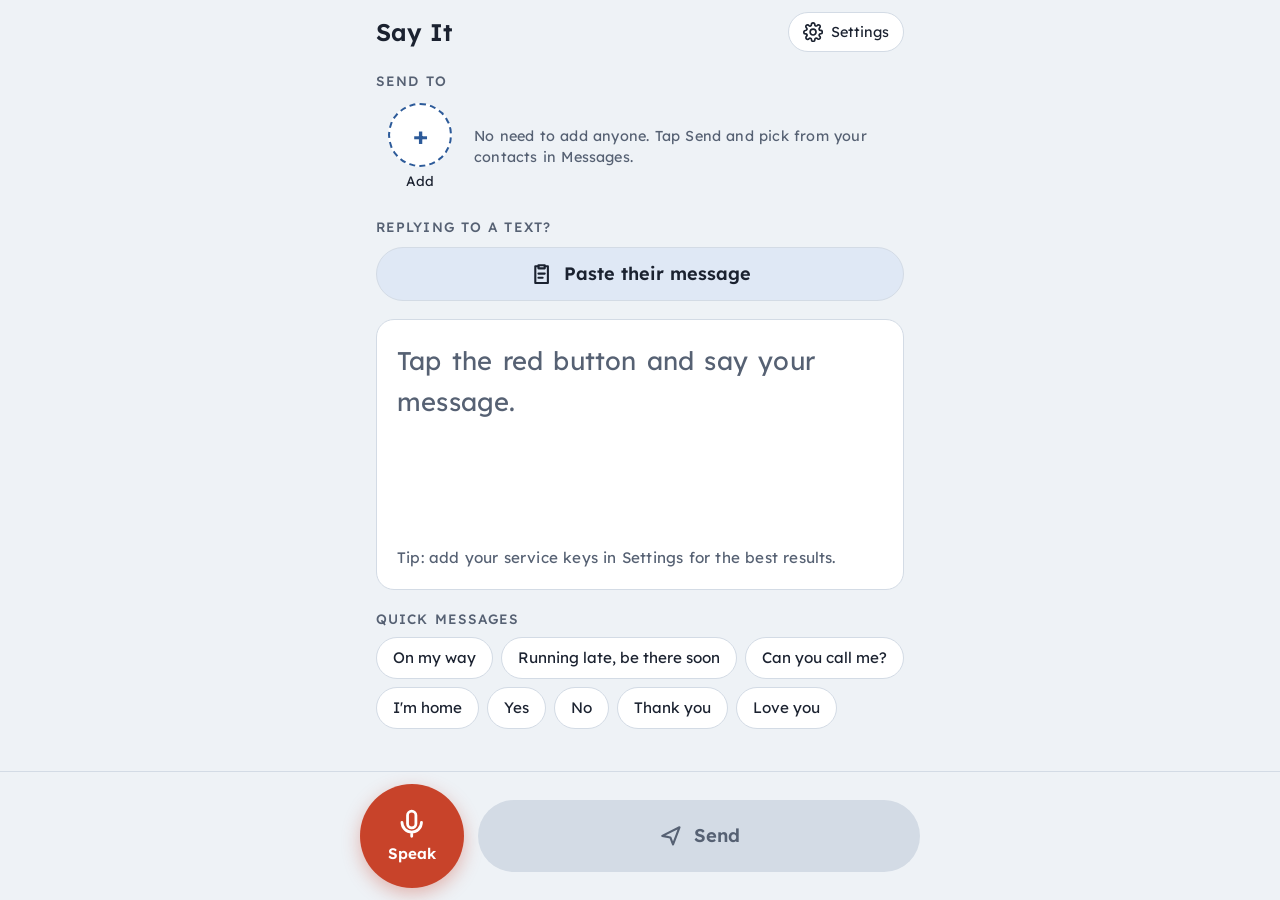
==== index.html @ 2f5e2a01 "Check-these-words, change tracking, Mate/Client/Email styles, trade words - The AI flags words it is" ====
<!doctype html>
<html lang="en">
<head>
  <meta charset="utf-8">
  <meta name="viewport" content="width=device-width, initial-scale=1, viewport-fit=cover">
  <title>Say It</title>
  <meta name="description" content="Speak your text message. Say It writes it out, reads it back, and sends it from your own phone number.">
  <meta name="theme-color" content="#eef2f6" media="(prefers-color-scheme: light)">
  <meta name="theme-color" content="#141a22" media="(prefers-color-scheme: dark)">
  <meta name="apple-mobile-web-app-capable" content="yes">
  <meta name="apple-mobile-web-app-title" content="Say It">
  <link rel="manifest" href="manifest.webmanifest">
  <link rel="icon" href="icons/icon.svg" type="image/svg+xml">
  <link rel="apple-touch-icon" href="icons/apple-touch-icon.png">
  <link rel="preconnect" href="https://fonts.googleapis.com">
  <link rel="preconnect" href="https://fonts.gstatic.com" crossorigin>
  <link rel="stylesheet" href="https://fonts.googleapis.com/css2?family=Lexend:wght@400;500;600&family=Atkinson+Hyperlegible:wght@400;700&display=swap">
  <link rel="stylesheet" href="styles.css?v=9">
</head>
<body>
  <div class="app">
    <header class="top">
      <h1 class="brand">Say It</h1>
      <button class="icon-btn" id="openSettings" aria-label="Settings">
        <svg viewBox="0 0 24 24" aria-hidden="true"><path d="M12 15.5a3.5 3.5 0 1 0 0-7 3.5 3.5 0 0 0 0 7Z"/><path d="M19.4 15a1.7 1.7 0 0 0 .3 1.8l.1.1a2 2 0 1 1-2.8 2.8l-.1-.1a1.7 1.7 0 0 0-1.8-.3 1.7 1.7 0 0 0-1 1.5V21a2 2 0 1 1-4 0v-.1a1.7 1.7 0 0 0-1.1-1.5 1.7 1.7 0 0 0-1.8.3l-.1.1a2 2 0 1 1-2.8-2.8l.1-.1a1.7 1.7 0 0 0 .3-1.8 1.7 1.7 0 0 0-1.5-1H3a2 2 0 1 1 0-4h.1a1.7 1.7 0 0 0 1.5-1.1 1.7 1.7 0 0 0-.3-1.8l-.1-.1a2 2 0 1 1 2.8-2.8l.1.1a1.7 1.7 0 0 0 1.8.3H9a1.7 1.7 0 0 0 1-1.5V3a2 2 0 1 1 4 0v.1a1.7 1.7 0 0 0 1 1.5 1.7 1.7 0 0 0 1.8-.3l.1-.1a2 2 0 1 1 2.8 2.8l-.1.1a1.7 1.7 0 0 0-.3 1.8V9a1.7 1.7 0 0 0 1.5 1H21a2 2 0 1 1 0 4h-.1a1.7 1.7 0 0 0-1.5 1Z"/></svg>
        <span>Settings</span>
      </button>
    </header>

    <section class="to" aria-labelledby="toLabel">
      <h2 id="toLabel" class="label">Send to</h2>
      <div class="people" id="people" role="list"></div>
    </section>

    <section class="reply" aria-labelledby="replyLabel">
      <h2 id="replyLabel" class="label">Replying to a text?</h2>
      <button class="wide-btn paste-btn" id="pasteTheirs">
        <svg viewBox="0 0 24 24" aria-hidden="true"><path d="M9 4h6v3H9z"/><path d="M15 5h3v16H6V5h3"/><path d="M9 12h6M9 16h4"/></svg>
        <span>Paste their message</span>
      </button>
      <div class="theirs-manual" id="theirsManualWrap" hidden>
        <label for="theirsManual">Press and hold in the box, then tap Paste</label>
        <textarea id="theirsManual" rows="3"></textarea>
        <div class="sheet-actions">
          <button type="button" class="ghost" id="cancelTheirs">Cancel</button>
          <button type="button" class="primary" id="useTheirs">Use this</button>
        </div>
      </div>
      <div class="theirs" id="theirs" hidden>
        <p class="theirs-text" id="theirsText"></p>
        <div class="theirs-actions">
          <button class="tool" id="readTheirs">
            <svg viewBox="0 0 24 24" aria-hidden="true"><path d="M11 5 6 9H3v6h3l5 4V5Z"/><path d="M15.5 8.5a5 5 0 0 1 0 7M18.5 5.5a9 9 0 0 1 0 13"/></svg>
            <span id="readTheirsLabel">Read it to me</span>
          </button>
          <button class="tool" id="removeTheirs">
            <svg viewBox="0 0 24 24" aria-hidden="true"><path d="M6 6l12 12M18 6 6 18"/></svg>
            <span>Remove</span>
          </button>
        </div>
      </div>
    </section>

    <section class="modes" id="modes" aria-labelledby="modesLabel" hidden>
      <h2 id="modesLabel" class="label">Style</h2>
      <div class="mode-row" role="radiogroup" aria-labelledby="modesLabel">
        <button class="mode" role="radio" data-mode="mate">
          <strong>Mate</strong><span>Casual text</span>
        </button>
        <button class="mode" role="radio" data-mode="client">
          <strong>Client</strong><span>Polite, proper</span>
        </button>
        <button class="mode" role="radio" data-mode="email">
          <strong>Email</strong><span>Hi… Thanks…</span>
        </button>
      </div>
    </section>

    <section class="message-wrap" aria-label="Your message">
      <p class="subject" id="subject" hidden></p>
      <div class="message" id="message" aria-live="polite"></div>
      <div class="check-bar" id="checkBar" hidden>
        <span id="checkText"></span>
        <button id="changesToggle" aria-pressed="false">Show what changed</button>
      </div>
      <textarea class="message-edit" id="messageEdit" rows="5" aria-label="Type to change your message" hidden></textarea>
      <p class="status" id="status" role="status" aria-live="polite"></p>

      <div class="tools" id="tools" hidden>
        <button class="tool" id="readBtn">
          <svg viewBox="0 0 24 24" aria-hidden="true"><path d="M11 5 6 9H3v6h3l5 4V5Z"/><path d="M15.5 8.5a5 5 0 0 1 0 7M18.5 5.5a9 9 0 0 1 0 13"/></svg>
          <span id="readLabel">Read to me</span>
        </button>
        <button class="tool" id="changeBtn">
          <svg viewBox="0 0 24 24" aria-hidden="true"><path d="M12 15a3 3 0 0 0 3-3V6a3 3 0 1 0-6 0v6a3 3 0 0 0 3 3Z"/><path d="M5 11a7 7 0 0 0 14 0M12 18v3"/><path d="m17 3 3 3"/></svg>
          <span>Change it</span>
        </button>
        <button class="tool" id="typeBtn">
          <svg viewBox="0 0 24 24" aria-hidden="true"><path d="M4 20h4L19 9l-4-4L4 16v4Z"/><path d="m13.5 6.5 4 4"/></svg>
          <span id="typeLabel">Type</span>
        </button>
        <button class="tool" id="copyBtn">
          <svg viewBox="0 0 24 24" aria-hidden="true"><rect x="8" y="8" width="12" height="12" rx="2"/><path d="M16 8V5a1 1 0 0 0-1-1H5a1 1 0 0 0-1 1v10a1 1 0 0 0 1 1h3"/></svg>
          <span>Copy</span>
        </button>
        <button class="tool" id="clearBtn">
          <svg viewBox="0 0 24 24" aria-hidden="true"><path d="M4 7h16M10 11v6M14 11v6M6 7l1 13h10l1-13M9 7V4h6v3"/></svg>
          <span>Start again</span>
        </button>
      </div>
    </section>

    <section class="phrases" aria-labelledby="phrasesLabel">
      <h2 id="phrasesLabel" class="label">Quick messages</h2>
      <div class="chips" id="phrases"></div>
    </section>
  </div>

  <div class="dock">
    <div class="dock-inner">
      <button class="mic" id="micBtn" aria-label="Start speaking">
        <svg viewBox="0 0 24 24" aria-hidden="true"><path d="M12 15a3 3 0 0 0 3-3V6a3 3 0 1 0-6 0v6a3 3 0 0 0 3 3Z"/><path d="M5 11a7 7 0 0 0 14 0M12 18v3"/></svg>
        <span class="mic-label" id="micLabel">Speak</span>
      </button>
      <button class="send" id="sendBtn" disabled>
        <svg viewBox="0 0 24 24" aria-hidden="true"><path d="m4 12 16-8-6 16-2.5-6.5L4 12Z"/></svg>
        <span id="sendLabel">Send</span>
      </button>
    </div>
  </div>

  <!-- Add a person -->
  <dialog id="personDialog" class="sheet" aria-labelledby="personTitle">
    <form method="dialog" id="personForm">
      <h2 id="personTitle">Add a person</h2>
      <button type="button" class="wide-btn" id="pickContact" hidden>Choose from my contacts</button>
      <label for="personName">Name</label>
      <input id="personName" autocomplete="off" required>
      <label for="personNumber">Phone number</label>
      <input id="personNumber" type="tel" inputmode="tel" autocomplete="off" required>
      <div class="sheet-actions">
        <button type="button" class="ghost" id="cancelPerson">Cancel</button>
        <button type="submit" class="primary" id="savePerson">Save</button>
      </div>
    </form>
  </dialog>

  <!-- Fix one word -->
  <dialog id="fixDialog" class="sheet" aria-labelledby="fixTitle">
    <div class="fix-sheet">
      <h2 id="fixTitle">Change word</h2>
      <p class="hint" id="fixHint"></p>
      <div class="choices" id="fixChoices"></div>
      <button type="button" class="wide-btn" id="fixRevert" hidden></button>
      <div class="fix-row" id="fixActions">
        <button type="button" class="wide-btn" id="fixSay">
          <svg viewBox="0 0 24 24" aria-hidden="true"><path d="M12 15a3 3 0 0 0 3-3V6a3 3 0 1 0-6 0v6a3 3 0 0 0 3 3Z"/><path d="M5 11a7 7 0 0 0 14 0M12 18v3"/></svg>
          <span id="fixSayLabel">Say the word</span>
        </button>
        <button type="button" class="wide-btn" id="fixTypeBtn">Type it</button>
      </div>
      <form class="fix-row" id="fixForm" hidden>
        <input id="fixInput" aria-label="Type the right word" autocomplete="off" autocapitalize="off" spellcheck="true" required>
        <button type="submit" class="primary">Change</button>
      </form>
      <label class="check"><input type="checkbox" id="fixAlways"> Always fix this word</label>
      <div class="sheet-actions">
        <button type="button" class="ghost" id="cancelFix">Cancel</button>
      </div>
    </div>
  </dialog>

  <!-- Settings -->
  <dialog id="settingsDialog" class="sheet" aria-labelledby="settingsTitle">
    <form method="dialog" id="settingsForm">
      <h2 id="settingsTitle">Settings</h2>

      <fieldset>
        <legend>Look</legend>
        <label for="setSize">Text size</label>
        <select id="setSize">
          <option value="m">Medium</option>
          <option value="l">Large</option>
          <option value="xl">Extra large</option>
        </select>
        <label for="setTint">Background colour</label>
        <select id="setTint">
          <option value="blue">Soft blue</option>
          <option value="cream">Cream</option>
          <option value="yellow">Pale yellow</option>
          <option value="peach">Peach</option>
          <option value="white">White</option>
        </select>
        <label for="setFont">Letters</label>
        <select id="setFont">
          <option value="lexend">Lexend (wide, easy reading)</option>
          <option value="atkinson">Atkinson Hyperlegible</option>
          <option value="system">Phone's normal font</option>
        </select>
      </fieldset>

      <fieldset>
        <legend>Reading out loud</legend>
        <label class="check"><input type="checkbox" id="setAutoRead"> Read my message back after I speak</label>
        <label for="setRate">Reading speed</label>
        <select id="setRate">
          <option value="0.8">Slow</option>
          <option value="1">Normal</option>
          <option value="1.2">Fast</option>
        </select>
      </fieldset>

      <fieldset>
        <legend>Tidying up</legend>
        <label for="setMyName">Your name (for signing emails)</label>
        <input id="setMyName" autocomplete="name">
        <label for="setTidy">How much should it fix in Mate style?</label>
        <select id="setTidy">
          <option value="light">Just spelling and full stops</option>
          <option value="normal">Fix mistakes, keep my way of talking</option>
        </select>
        <label for="setWords">Names and words it should know</label>
        <textarea id="setWords" rows="3" placeholder="silicone, Kayden, Llanelli, brekkie"></textarea>
        <p class="hint">Separate with commas. Add names, places and work words. If it hears something close, like "silicon", it uses your spelling, "silicone".</p>
        <h3 class="sub">Words it always fixes</h3>
        <ul class="people-list" id="fixesList"></ul>
      </fieldset>

      <fieldset>
        <legend>People</legend>
        <ul class="people-list" id="peopleList"></ul>
      </fieldset>

      <fieldset>
        <legend>Service keys</legend>
        <p class="hint">Say It uses two services. The keys stay on this phone.</p>
        <label for="setOpenAI">Speech key (OpenAI)</label>
        <input id="setOpenAI" type="password" autocomplete="off" spellcheck="false" placeholder="sk-...">
        <p class="hint">Turns your voice into words. Without it, Say It uses the phone's own speech-to-text, which is the same one Siri uses.</p>
        <label for="setAnthropic">Tidy-up key (Anthropic)</label>
        <input id="setAnthropic" type="password" autocomplete="off" spellcheck="false" placeholder="sk-ant-...">
        <p class="hint">Fixes spelling, punctuation and misheard words. Without it, your words go in exactly as heard.</p>
        <p class="hint">Your voice recording goes to OpenAI and your message text goes to Anthropic so they can do this. Nothing else is stored anywhere except on this phone.</p>
      </fieldset>

      <div class="sheet-actions">
        <span class="hint version">Version 9</span>
        <button type="submit" class="primary" id="closeSettings">Done</button>
      </div>
    </form>
  </dialog>

  <script src="compare.js?v=1"></script>
  <script src="app.js?v=9"></script>
</body>
</html>
---- styles.css ----
/* Single column phone layout: people on top, the message as the big middle card,
   mic and send fixed in a thumb-reach dock at the bottom. */
:root {
  --bg: #eef2f6;
  --surface: #ffffff;
  --ink: #1b2230;
  --muted: #566173;
  --line: #d3dbe5;
  --accent: #2c5a99;
  --accent-soft: #dfe8f5;
  --mic: #c8432a;
  --mic-ink: #ffffff;
  --send: #16704a;
  --send-ink: #ffffff;
  --highlight: #ffdf80;
  --danger: #a1321f;
  --fix: #d08a10;

  --font: "Lexend", system-ui, -apple-system, "Segoe UI", sans-serif;
  --msg-size: 1.6rem;
  --base-size: 18px;
  --radius: 18px;
  --dock-h: 128px;
  color-scheme: light;
}

:root[data-tint="cream"] { --bg: #f5efdf; --surface: #fffbf0; --accent-soft: #ece4cf; }
:root[data-tint="yellow"] { --bg: #f8f2c4; --surface: #fffbe3; --accent-soft: #ece4b2; }
:root[data-tint="peach"] { --bg: #f8e3d6; --surface: #fff4ec; --accent-soft: #efd5c5; }
:root[data-tint="white"] { --bg: #ffffff; --surface: #f6f7f9; --accent-soft: #e6ebf2; }

@media (prefers-color-scheme: dark) {
  :root:not([data-theme="light"]) {
    --bg: #141a22; --surface: #1d2530; --ink: #eef2f7; --muted: #a5afbd; --line: #2e3947;
    --accent: #8db4ec; --accent-soft: #24324a; --mic: #e2614a; --send: #2a9a69;
    --highlight: #7a6417; --danger: #ef8a76; --fix: #e0a640;
    color-scheme: dark;
  }
}
:root[data-theme="dark"] {
  --bg: #141a22; --surface: #1d2530; --ink: #eef2f7; --muted: #a5afbd; --line: #2e3947;
  --accent: #8db4ec; --accent-soft: #24324a; --mic: #e2614a; --send: #2a9a69;
  --highlight: #7a6417; --danger: #ef8a76; --fix: #e0a640;
  color-scheme: dark;
}

:root[data-font="atkinson"] { --font: "Atkinson Hyperlegible", system-ui, -apple-system, sans-serif; }
:root[data-font="system"] { --font: system-ui, -apple-system, "Segoe UI", Roboto, sans-serif; }
:root[data-size="m"] { --msg-size: 1.3rem; --base-size: 17px; }
:root[data-size="xl"] { --msg-size: 2.05rem; --base-size: 20px; }

* { box-sizing: border-box; }
[hidden] { display: none !important; }

html { -webkit-text-size-adjust: 100%; }
body {
  margin: 0;
  background: var(--bg);
  color: var(--ink);
  font-family: var(--font);
  font-size: var(--base-size);
  line-height: 1.55;
  letter-spacing: 0.01em;
  word-spacing: 0.06em;
}

button, input, select, textarea { font: inherit; color: inherit; }
button { cursor: pointer; }
:focus-visible { outline: 3px solid var(--accent); outline-offset: 3px; }
svg { width: 1.4em; height: 1.4em; fill: none; stroke: currentColor; stroke-width: 2; stroke-linecap: round; stroke-linejoin: round; flex: none; }

.app {
  max-width: 560px;
  margin: 0 auto;
  padding-top: max(12px, env(safe-area-inset-top, 0px));
  padding-bottom: calc(var(--dock-h) + env(safe-area-inset-bottom, 0px) + 24px);
  padding-left: max(16px, env(safe-area-inset-left, 0px));
  padding-right: max(16px, env(safe-area-inset-right, 0px));
  display: flex;
  flex-direction: column;
  gap: 18px;
}

.top { display: flex; align-items: center; justify-content: space-between; gap: 12px; }
.brand { margin: 0; font-size: 1.5rem; font-weight: 600; letter-spacing: 0; }
.icon-btn {
  display: inline-flex; align-items: center; gap: 8px;
  border: 1px solid var(--line); background: var(--surface);
  border-radius: 999px; padding: 8px 14px; font-size: 0.9rem;
}

.label { margin: 0 0 8px; font-size: 0.85rem; font-weight: 500; color: var(--muted); text-transform: uppercase; letter-spacing: 0.08em; }

/* People */
.people { display: flex; gap: 12px; overflow-x: auto; padding: 4px 2px 8px; scrollbar-width: none; }
.people::-webkit-scrollbar { display: none; }
.person {
  flex: none; width: 84px;
  display: flex; flex-direction: column; align-items: center; gap: 6px;
  border: none; background: none; padding: 0;
  font-size: 0.85rem; line-height: 1.2; text-align: center;
}
.avatar {
  width: 64px; height: 64px; border-radius: 50%;
  display: grid; place-items: center;
  font-size: 1.6rem; font-weight: 600; color: #fff;
  border: 4px solid transparent;
  box-shadow: 0 0 0 2px var(--bg);
}
.person[aria-pressed="true"] .avatar { border-color: var(--ink); }
.person[aria-pressed="true"] .person-name { font-weight: 600; }
.person-name { max-width: 84px; overflow: hidden; text-overflow: ellipsis; white-space: nowrap; }
.person.add .avatar { background: var(--surface); color: var(--accent); border: 2px dashed var(--accent); box-shadow: none; }

/* Message card */
.message-wrap {
  background: var(--surface);
  border-radius: var(--radius);
  border: 1px solid var(--line);
  padding: 20px;
  display: flex; flex-direction: column; gap: 14px;
}
.message, .message-edit {
  min-height: 7.5em;
  font-size: var(--msg-size);
  line-height: 1.6;
  word-spacing: 0.12em;
  overflow-wrap: anywhere;
}
.message.empty { color: var(--muted); }
.message .w { border-radius: 6px; padding: 0 2px; margin: 0 -2px; transition: background-color 0.1s; }
.message .w.on { background: var(--highlight); }
.message-edit {
  width: 100%; resize: vertical;
  border: 2px solid var(--accent); border-radius: 12px;
  background: var(--bg); padding: 10px 12px;
}
.status { margin: 0; min-height: 1.5em; font-size: 0.95rem; color: var(--muted); }
.status.error { color: var(--danger); }
.status.busy::before {
  content: ""; display: inline-block; width: 0.8em; height: 0.8em; margin-right: 8px;
  border-radius: 50%; border: 2px solid currentColor; border-right-color: transparent;
  vertical-align: -0.05em; animation: spin 0.8s linear infinite;
}

.tools { display: grid; grid-template-columns: repeat(auto-fit, minmax(92px, 1fr)); gap: 8px; }
.tool {
  display: flex; flex-direction: column; align-items: center; gap: 4px;
  border: 1px solid var(--line); background: var(--accent-soft);
  border-radius: 14px; padding: 10px 6px;
  font-size: 0.8rem; line-height: 1.2; text-align: center;
}
.tool[aria-pressed="true"] { background: var(--accent); color: var(--surface); border-color: var(--accent); }

/* Quick messages */
.chips { display: flex; flex-wrap: wrap; gap: 8px; }
.chip {
  border: 1px solid var(--line); background: var(--surface);
  border-radius: 999px; padding: 10px 16px; font-size: 0.95rem; line-height: 1.3;
}

/* Bottom dock */
.dock {
  position: fixed; left: 0; right: 0; bottom: 0;
  background: var(--bg);
  border-top: 1px solid var(--line);
  padding-top: 12px;
  padding-bottom: calc(12px + env(safe-area-inset-bottom, 0px));
  padding-left: max(16px, env(safe-area-inset-left, 0px));
  padding-right: max(16px, env(safe-area-inset-right, 0px));
}
.dock-inner { max-width: 560px; margin: 0 auto; display: flex; align-items: center; gap: 14px; }
.mic {
  flex: none; width: 104px; height: 104px; border-radius: 50%;
  border: none; background: var(--mic); color: var(--mic-ink);
  display: flex; flex-direction: column; align-items: center; justify-content: center; gap: 2px;
  font-weight: 600; font-size: 0.95rem;
  box-shadow: 0 6px 18px color-mix(in srgb, var(--mic) 35%, transparent);
}
.mic svg { width: 2.2em; height: 2.2em; }
.mic.listening { animation: pulse 1.4s ease-in-out infinite; }
.mic.listening svg { display: none; }
.mic.listening::before { content: ""; width: 26px; height: 26px; border-radius: 6px; background: currentColor; margin-bottom: 4px; }
.mic:disabled { opacity: 0.55; }
.send {
  flex: 1; min-width: 0; height: 72px;
  border: none; border-radius: 999px;
  background: var(--send); color: var(--send-ink);
  display: flex; align-items: center; justify-content: center; gap: 10px;
  font-size: 1.15rem; font-weight: 600;
  padding: 0 16px;
}
.send span { overflow: hidden; text-overflow: ellipsis; white-space: nowrap; }
.send:disabled { background: var(--line); color: var(--muted); }

/* Sheets */
.sheet {
  width: min(560px, calc(100vw - 24px));
  max-height: calc(100dvh - 48px);
  border: none; border-radius: var(--radius);
  background: var(--surface); color: var(--ink);
  padding: 0;
}
.sheet::backdrop { background: rgb(10 14 20 / 0.5); }
.sheet form { padding: 22px; display: flex; flex-direction: column; gap: 10px; }
.sheet h2 { margin: 0 0 6px; font-size: 1.35rem; font-weight: 600; }
.sheet label { font-size: 0.95rem; font-weight: 500; }
.sheet input:not([type="checkbox"]), .sheet select, .sheet textarea {
  width: 100%; border: 1px solid var(--line); border-radius: 12px;
  background: var(--bg); padding: 12px; font-size: 1rem;
}
.sheet fieldset { border: 1px solid var(--line); border-radius: 14px; padding: 14px; margin: 0 0 6px; display: flex; flex-direction: column; gap: 8px; min-width: 0; }
.sheet legend { padding: 0 6px; font-weight: 600; }
.check { display: flex; align-items: center; gap: 10px; }
.check input { width: 24px; height: 24px; }
.hint { margin: 0; font-size: 0.85rem; color: var(--muted); }
.sheet-actions { display: flex; justify-content: flex-end; align-items: center; gap: 10px; margin-top: 8px; }
.primary, .ghost, .wide-btn { border-radius: 999px; padding: 12px 22px; font-weight: 600; }
.primary { background: var(--accent); color: var(--surface); border: none; }
.ghost { background: none; border: 1px solid var(--line); }
.wide-btn { width: 100%; background: var(--accent-soft); border: 1px solid var(--line); }
.people-list { list-style: none; margin: 0; padding: 0; display: flex; flex-direction: column; gap: 8px; }
.people-list li { display: flex; align-items: center; justify-content: space-between; gap: 10px; }
.people-list .who { min-width: 0; overflow-wrap: anywhere; }
.people-list .who small { display: block; color: var(--muted); }
.people-list button { border: 1px solid var(--line); background: none; border-radius: 999px; padding: 6px 12px; color: var(--danger); font-size: 0.85rem; }

@keyframes pulse {
  0%, 100% { box-shadow: 0 0 0 0 color-mix(in srgb, var(--mic) 55%, transparent); }
  50% { box-shadow: 0 0 0 18px color-mix(in srgb, var(--mic) 0%, transparent); }
}
@keyframes spin { to { transform: rotate(360deg); } }
@media (prefers-reduced-motion: reduce) {
  .mic.listening, .status.busy::before { animation: none; }
}
@media (max-width: 380px) {
  .mic { width: 92px; height: 92px; }
  .send { height: 64px; font-size: 1.05rem; }
}
.version { margin-right: auto; }
.people-tip { flex: 1 0 180px; align-self: center; margin: 0; font-size: 0.9rem; line-height: 1.4; color: var(--muted); white-space: normal; }
.message .w { cursor: pointer; }
.sub { margin: 8px 0 0; font-size: 0.95rem; font-weight: 600; }

/* Replying to a text */
.reply { display: flex; flex-direction: column; gap: 10px; }
.reply .label { margin: 0; }
.paste-btn { display: flex; align-items: center; justify-content: center; gap: 10px; }
.theirs-manual { display: flex; flex-direction: column; gap: 8px; }
.theirs-manual label { font-size: 0.95rem; }
.theirs-manual textarea { width: 100%; border: 2px solid var(--accent); border-radius: 12px; background: var(--surface); padding: 10px 12px; }
.theirs {
  display: flex; flex-direction: column; gap: 12px;
  background: var(--accent-soft); border-radius: var(--radius) var(--radius) var(--radius) 6px;
  padding: 16px;
}
.theirs-text { margin: 0; font-size: calc(var(--msg-size) * 0.8); line-height: 1.55; word-spacing: 0.12em; overflow-wrap: anywhere; }
.theirs-text .w { border-radius: 6px; padding: 0 2px; margin: 0 -2px; }
.theirs-text .w.on { background: var(--highlight); }
.theirs-actions { display: grid; grid-template-columns: 1fr 1fr; gap: 8px; }
.theirs-actions .tool { background: var(--surface); }

/* Style picker */
.modes { display: flex; flex-direction: column; gap: 8px; }
.modes .label { margin: 0; }
.mode-row { display: grid; grid-template-columns: repeat(3, 1fr); gap: 8px; }
.mode {
  display: flex; flex-direction: column; align-items: center; gap: 2px;
  border: 2px solid var(--line); background: var(--surface); border-radius: 14px;
  padding: 10px 6px; line-height: 1.2; text-align: center;
}
.mode strong { font-size: 1rem; font-weight: 600; }
.mode span { font-size: 0.75rem; color: var(--muted); }
.mode[aria-checked="true"] { border-color: var(--accent); background: var(--accent-soft); }
.mode[aria-checked="true"] strong { color: var(--accent); }

/* Checking the message */
.subject { margin: 0; font-size: 0.95rem; font-weight: 600; color: var(--muted); }
.message { white-space: pre-wrap; }
.message .w.changed { text-decoration: underline 3px var(--fix); text-underline-offset: 5px; }
.message .w.unsure {
  outline: 2px dashed var(--fix); outline-offset: 2px; border-radius: 6px;
}
.message .w.unsure::after {
  content: "?"; display: inline-block; margin-left: 3px; padding: 0 6px;
  font-size: 0.6em; font-weight: 700; vertical-align: super; line-height: 1.5;
  border-radius: 999px; background: var(--fix); color: var(--surface);
}
.message .was { color: var(--muted); text-decoration: line-through 2px; font-size: 0.8em; }
.check-bar { display: flex; flex-wrap: wrap; align-items: center; justify-content: space-between; gap: 6px 12px; font-size: 0.9rem; }
.check-bar span::before { content: ""; display: inline-block; width: 16px; height: 3px; background: var(--fix); vertical-align: middle; margin-right: 8px; }
.check-bar button { border: none; background: none; color: var(--accent); font-weight: 600; padding: 4px 0; font-size: 0.9rem; }

/* Fixing one word */
.fix-sheet { padding: 22px; display: flex; flex-direction: column; gap: 12px; }
.fix-sheet h2 { margin: 0; font-size: 1.35rem; font-weight: 600; overflow-wrap: anywhere; }
.choices { display: flex; flex-direction: column; gap: 8px; }
.choices:empty { display: none; }
.choice { display: flex; gap: 8px; }
.choice .hear { flex: none; width: 52px; border: 1px solid var(--line); background: var(--accent-soft); border-radius: 12px; display: grid; place-items: center; }
.choice .pick { flex: 1; min-width: 0; border: 2px solid var(--accent); background: var(--surface); border-radius: 12px; padding: 12px; font-size: 1.15rem; font-weight: 600; text-align: left; overflow-wrap: anywhere; }
.fix-row { display: flex; gap: 8px; }
.fix-row > * { flex: 1; min-width: 0; }
.fix-row .wide-btn { display: flex; align-items: center; justify-content: center; gap: 8px; }
.fix-row input { border: 2px solid var(--accent); border-radius: 12px; background: var(--bg); padding: 12px; font-size: 1rem; }
.wide-btn.listening { background: var(--mic); color: var(--mic-ink); border-color: var(--mic); }
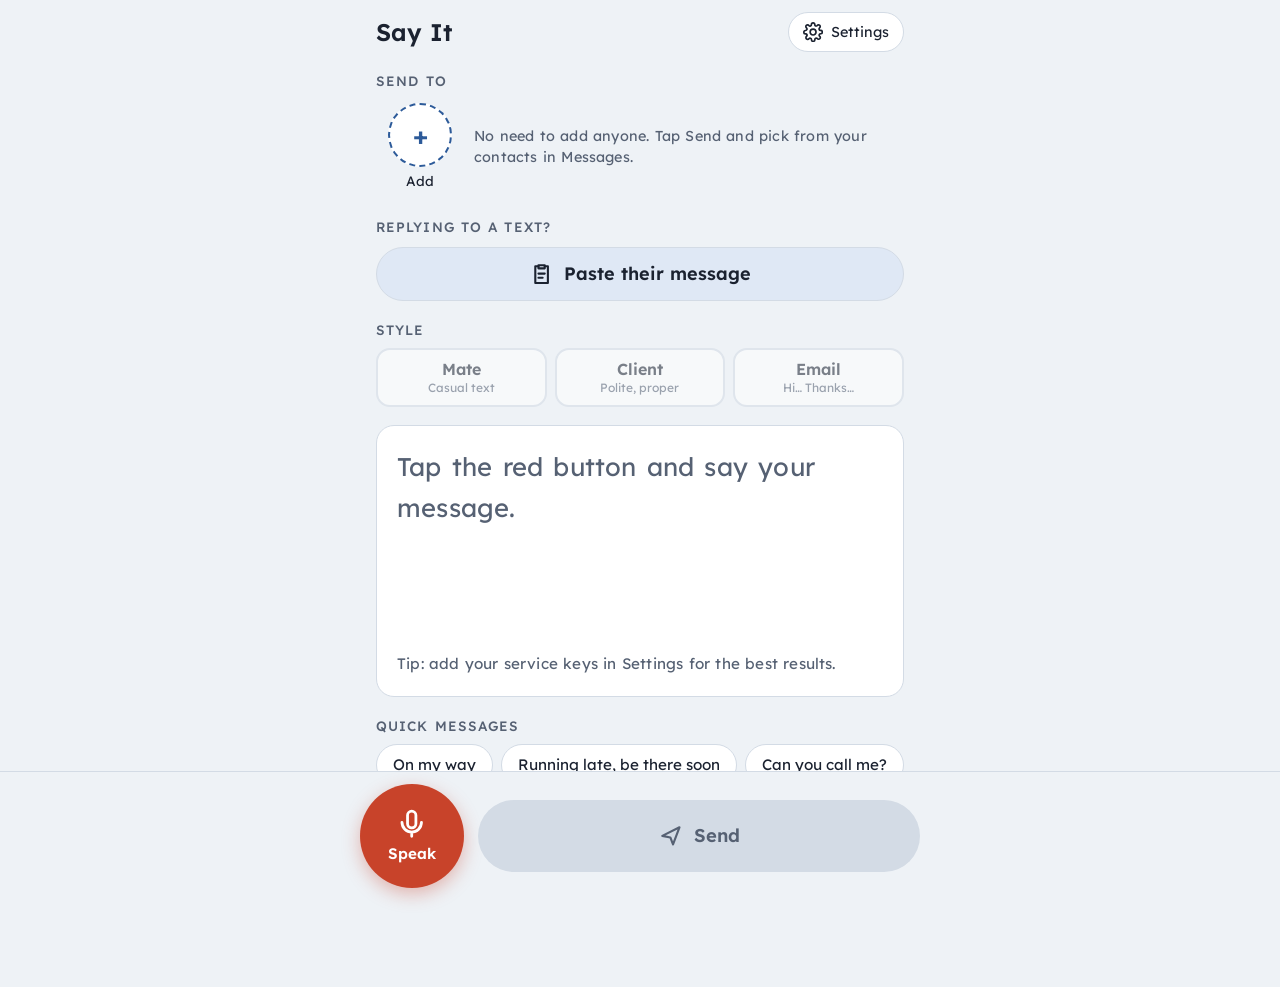
==== commit 4df0c88e: "Always show the style buttons; explain when the tidy-up key is missing Co-Authored-By: Claude Opus 5" ====
--- a/index.html
+++ b/index.html
@@ -15,7 +15,7 @@
   <link rel="preconnect" href="https://fonts.googleapis.com">
   <link rel="preconnect" href="https://fonts.gstatic.com" crossorigin>
   <link rel="stylesheet" href="https://fonts.googleapis.com/css2?family=Lexend:wght@400;500;600&family=Atkinson+Hyperlegible:wght@400;700&display=swap">
-  <link rel="stylesheet" href="styles.css?v=9">
+  <link rel="stylesheet" href="styles.css?v=11">
 </head>
 <body>
   <div class="app">
@@ -61,7 +61,7 @@
       </div>
     </section>
 
-    <section class="modes" id="modes" aria-labelledby="modesLabel" hidden>
+    <section class="modes" id="modes" aria-labelledby="modesLabel">
       <h2 id="modesLabel" class="label">Style</h2>
       <div class="mode-row" role="radiogroup" aria-labelledby="modesLabel">
         <button class="mode" role="radio" data-mode="mate">
@@ -202,6 +202,12 @@
       <fieldset>
         <legend>Reading out loud</legend>
         <label class="check"><input type="checkbox" id="setAutoRead"> Read my message back after I speak</label>
+        <label for="setVoice">Voice</label>
+        <div class="voice-row">
+          <select id="setVoice"></select>
+          <button type="button" class="ghost" id="testVoice">Test</button>
+        </div>
+        <p class="hint">For a more natural phone voice on iPhone: Settings → Accessibility → Spoken Content → Voices → English. Download one marked Enhanced or Premium (Karen and Lee are Australian), then pick it here. The AI voices sound the most natural and need a speech key.</p>
         <label for="setRate">Reading speed</label>
         <select id="setRate">
           <option value="0.8">Slow</option>
@@ -244,13 +250,13 @@
       </fieldset>
 
       <div class="sheet-actions">
-        <span class="hint version">Version 9</span>
+        <span class="hint version">Version 11</span>
         <button type="submit" class="primary" id="closeSettings">Done</button>
       </div>
     </form>
   </dialog>
 
   <script src="compare.js?v=1"></script>
-  <script src="app.js?v=9"></script>
+  <script src="app.js?v=11"></script>
 </body>
 </html>
--- a/styles.css
+++ b/styles.css
@@ -304,3 +304,8 @@
 .fix-row .wide-btn { display: flex; align-items: center; justify-content: center; gap: 8px; }
 .fix-row input { border: 2px solid var(--accent); border-radius: 12px; background: var(--bg); padding: 12px; font-size: 1rem; }
 .wide-btn.listening { background: var(--mic); color: var(--mic-ink); border-color: var(--mic); }
+
+.voice-row { display: flex; gap: 8px; }
+.voice-row select { flex: 1; min-width: 0; }
+.voice-row .ghost { flex: none; }
+.modes.locked .mode { opacity: 0.55; }
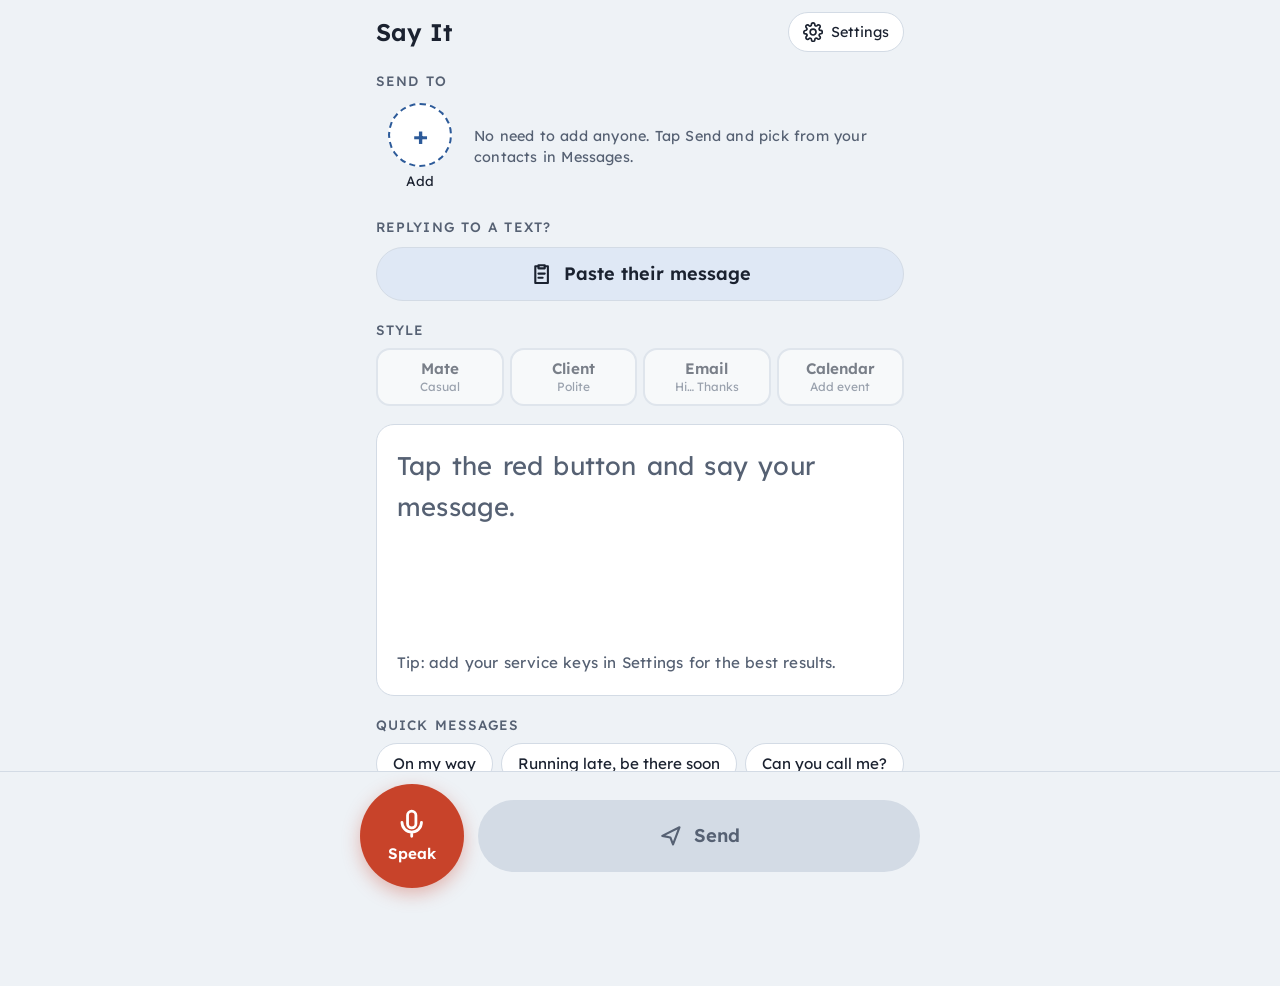
==== commit 738d9406: "Calendar style: speak an event, check it, add it to iPhone or Google Calendar - Fourth style, Calend" ====
--- a/index.html
+++ b/index.html
@@ -15,7 +15,7 @@
   <link rel="preconnect" href="https://fonts.googleapis.com">
   <link rel="preconnect" href="https://fonts.gstatic.com" crossorigin>
   <link rel="stylesheet" href="https://fonts.googleapis.com/css2?family=Lexend:wght@400;500;600&family=Atkinson+Hyperlegible:wght@400;700&display=swap">
-  <link rel="stylesheet" href="styles.css?v=11">
+  <link rel="stylesheet" href="styles.css?v=12">
 </head>
 <body>
   <div class="app">
@@ -32,7 +32,7 @@
       <div class="people" id="people" role="list"></div>
     </section>
 
-    <section class="reply" aria-labelledby="replyLabel">
+    <section class="reply" id="replySection" aria-labelledby="replyLabel">
       <h2 id="replyLabel" class="label">Replying to a text?</h2>
       <button class="wide-btn paste-btn" id="pasteTheirs">
         <svg viewBox="0 0 24 24" aria-hidden="true"><path d="M9 4h6v3H9z"/><path d="M15 5h3v16H6V5h3"/><path d="M9 12h6M9 16h4"/></svg>
@@ -65,13 +65,16 @@
       <h2 id="modesLabel" class="label">Style</h2>
       <div class="mode-row" role="radiogroup" aria-labelledby="modesLabel">
         <button class="mode" role="radio" data-mode="mate">
-          <strong>Mate</strong><span>Casual text</span>
+          <strong>Mate</strong><span>Casual</span>
         </button>
         <button class="mode" role="radio" data-mode="client">
-          <strong>Client</strong><span>Polite, proper</span>
+          <strong>Client</strong><span>Polite</span>
         </button>
         <button class="mode" role="radio" data-mode="email">
-          <strong>Email</strong><span>Hi… Thanks…</span>
+          <strong>Email</strong><span>Hi… Thanks</span>
+        </button>
+        <button class="mode" role="radio" data-mode="calendar">
+          <strong>Calendar</strong><span>Add event</span>
         </button>
       </div>
     </section>
@@ -79,6 +82,7 @@
     <section class="message-wrap" aria-label="Your message">
       <p class="subject" id="subject" hidden></p>
       <div class="message" id="message" aria-live="polite"></div>
+      <div class="event-card" id="eventCard" aria-live="polite" hidden></div>
       <div class="check-bar" id="checkBar" hidden>
         <span id="checkText"></span>
         <button id="changesToggle" aria-pressed="false">Show what changed</button>
@@ -110,7 +114,7 @@
       </div>
     </section>
 
-    <section class="phrases" aria-labelledby="phrasesLabel">
+    <section class="phrases" id="phrasesSection" aria-labelledby="phrasesLabel">
       <h2 id="phrasesLabel" class="label">Quick messages</h2>
       <div class="chips" id="phrases"></div>
     </section>
@@ -166,6 +170,51 @@
       <label class="check"><input type="checkbox" id="fixAlways"> Always fix this word</label>
       <div class="sheet-actions">
         <button type="button" class="ghost" id="cancelFix">Cancel</button>
+      </div>
+    </div>
+  </dialog>
+
+  <!-- Change one detail of an event -->
+  <dialog id="eventDialog" class="sheet" aria-labelledby="evTitle">
+    <form class="fix-sheet" id="evForm">
+      <h2 id="evTitle">Change</h2>
+      <p class="hint" id="evHint" hidden></p>
+      <div class="choices" id="evChoices"></div>
+      <div id="evTextWrap">
+        <label for="evText" class="ev-label">Type it</label>
+        <input id="evText" autocomplete="off">
+      </div>
+      <div class="ev-when" id="evWhenWrap">
+        <label for="evDate" class="ev-label">Date</label>
+        <input id="evDate" type="date">
+        <label class="check"><input type="checkbox" id="evAllDay"> All day</label>
+        <div class="ev-times" id="evTimes">
+          <div><label for="evStart" class="ev-label">Starts</label><input id="evStart" type="time"></div>
+          <div><label for="evEnd" class="ev-label">Ends</label><input id="evEnd" type="time"></div>
+        </div>
+      </div>
+      <p class="hint">Or close this and tap <strong>Change it</strong> to say what to change.</p>
+      <div class="sheet-actions">
+        <button type="button" class="ghost" id="evCancel">Cancel</button>
+        <button type="submit" class="primary">Save</button>
+      </div>
+    </form>
+  </dialog>
+
+  <!-- Which calendar -->
+  <dialog id="calDialog" class="sheet" aria-labelledby="calTitle">
+    <div class="fix-sheet">
+      <h2 id="calTitle">Add to which calendar?</h2>
+      <button type="button" class="wide-btn cal-btn" id="calPhone">
+        <svg viewBox="0 0 24 24" aria-hidden="true"><rect x="3" y="5" width="18" height="16" rx="2"/><path d="M3 10h18M8 3v4M16 3v4"/></svg>
+        <span id="calPhoneLabel">iPhone Calendar</span>
+      </button>
+      <button type="button" class="wide-btn cal-btn" id="calGoogle">
+        <svg viewBox="0 0 24 24" aria-hidden="true"><rect x="3" y="5" width="18" height="16" rx="2"/><path d="M3 10h18M8 3v4M16 3v4M12 13v5M9.5 15.5h5"/></svg>
+        <span>Google Calendar</span>
+      </button>
+      <div class="sheet-actions">
+        <button type="button" class="ghost" id="calCancel">Cancel</button>
       </div>
     </div>
   </dialog>
@@ -250,13 +299,14 @@
       </fieldset>
 
       <div class="sheet-actions">
-        <span class="hint version">Version 11</span>
+        <span class="hint version">Version 12</span>
         <button type="submit" class="primary" id="closeSettings">Done</button>
       </div>
     </form>
   </dialog>
 
   <script src="compare.js?v=1"></script>
-  <script src="app.js?v=11"></script>
+  <script src="calendar.js?v=1"></script>
+  <script src="app.js?v=12"></script>
 </body>
 </html>
--- a/styles.css
+++ b/styles.css
@@ -263,11 +263,11 @@
 /* Style picker */
 .modes { display: flex; flex-direction: column; gap: 8px; }
 .modes .label { margin: 0; }
-.mode-row { display: grid; grid-template-columns: repeat(3, 1fr); gap: 8px; }
+.mode-row { display: grid; grid-template-columns: repeat(4, 1fr); gap: 6px; }
 .mode {
   display: flex; flex-direction: column; align-items: center; gap: 2px;
   border: 2px solid var(--line); background: var(--surface); border-radius: 14px;
-  padding: 10px 6px; line-height: 1.2; text-align: center;
+  padding: 10px 4px; line-height: 1.2; text-align: center; min-width: 0;
 }
 .mode strong { font-size: 1rem; font-weight: 600; }
 .mode span { font-size: 0.75rem; color: var(--muted); }
@@ -309,3 +309,32 @@
 .voice-row select { flex: 1; min-width: 0; }
 .voice-row .ghost { flex: none; }
 .modes.locked .mode { opacity: 0.55; }
+.mode strong { font-size: 0.95rem; }
+@media (max-width: 360px) { .mode-row { grid-template-columns: repeat(2, 1fr); } }
+
+/* Calendar event */
+.event-card { display: flex; flex-direction: column; gap: 6px; }
+.ev-row {
+  display: flex; align-items: flex-start; gap: 12px; width: 100%;
+  border: none; background: none; border-radius: 12px; padding: 8px 10px; margin: 0 -10px;
+  text-align: left; font-size: calc(var(--msg-size) * 0.75); line-height: 1.4; overflow-wrap: anywhere;
+}
+.ev-row svg { margin-top: 0.15em; color: var(--accent); }
+.ev-row span { min-width: 0; }
+.ev-row.ev-title { font-size: var(--msg-size); font-weight: 600; }
+.ev-row.empty { color: var(--muted); font-size: 0.95rem; }
+.ev-row.on { background: var(--highlight); }
+.ev-row.unsure span { outline: 2px dashed var(--fix); outline-offset: 3px; border-radius: 6px; }
+.ev-row.unsure span::after {
+  content: "?"; display: inline-block; margin-left: 6px; padding: 0 6px;
+  font-size: 0.7em; font-weight: 700; vertical-align: super; line-height: 1.5;
+  border-radius: 999px; background: var(--fix); color: var(--surface);
+}
+.ev-label { font-size: 0.95rem; font-weight: 500; }
+#evTextWrap, .ev-when { display: flex; flex-direction: column; gap: 6px; }
+#evText, .ev-when input:not([type="checkbox"]) {
+  width: 100%; border: 1px solid var(--line); border-radius: 12px; background: var(--bg); padding: 12px; font-size: 1rem;
+}
+.ev-times { display: grid; grid-template-columns: 1fr 1fr; gap: 10px; }
+.ev-times > div { display: flex; flex-direction: column; gap: 6px; min-width: 0; }
+.cal-btn { display: flex; align-items: center; justify-content: center; gap: 10px; padding: 16px; font-size: 1.05rem; }
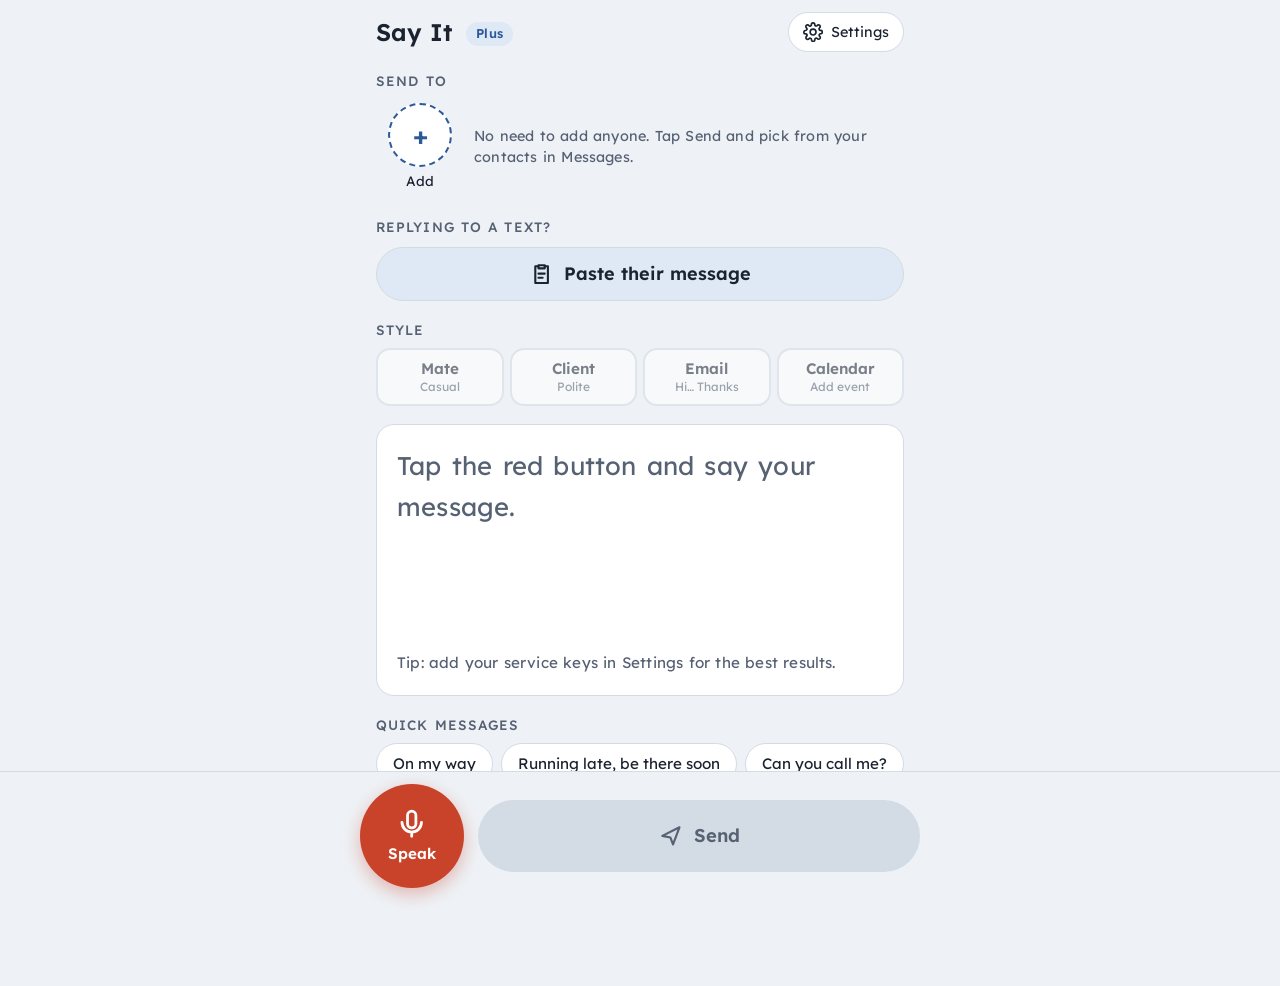
==== commit e9076c14: "Plans: Free, Plus (AU$7.95) and Pro (AU$19.95, 1,500 AI messages a month) - Free: no AI; Plus: Claud" ====
--- a/index.html
+++ b/index.html
@@ -15,12 +15,12 @@
   <link rel="preconnect" href="https://fonts.googleapis.com">
   <link rel="preconnect" href="https://fonts.gstatic.com" crossorigin>
   <link rel="stylesheet" href="https://fonts.googleapis.com/css2?family=Lexend:wght@400;500;600&family=Atkinson+Hyperlegible:wght@400;700&display=swap">
-  <link rel="stylesheet" href="styles.css?v=12">
+  <link rel="stylesheet" href="styles.css?v=14">
 </head>
 <body>
   <div class="app">
     <header class="top">
-      <h1 class="brand">Say It</h1>
+      <h1 class="brand">Say It <span class="plan-badge" id="planBadge">Plus</span></h1>
       <button class="icon-btn" id="openSettings" aria-label="Settings">
         <svg viewBox="0 0 24 24" aria-hidden="true"><path d="M12 15.5a3.5 3.5 0 1 0 0-7 3.5 3.5 0 0 0 0 7Z"/><path d="M19.4 15a1.7 1.7 0 0 0 .3 1.8l.1.1a2 2 0 1 1-2.8 2.8l-.1-.1a1.7 1.7 0 0 0-1.8-.3 1.7 1.7 0 0 0-1 1.5V21a2 2 0 1 1-4 0v-.1a1.7 1.7 0 0 0-1.1-1.5 1.7 1.7 0 0 0-1.8.3l-.1.1a2 2 0 1 1-2.8-2.8l.1-.1a1.7 1.7 0 0 0 .3-1.8 1.7 1.7 0 0 0-1.5-1H3a2 2 0 1 1 0-4h.1a1.7 1.7 0 0 0 1.5-1.1 1.7 1.7 0 0 0-.3-1.8l-.1-.1a2 2 0 1 1 2.8-2.8l.1.1a1.7 1.7 0 0 0 1.8.3H9a1.7 1.7 0 0 0 1-1.5V3a2 2 0 1 1 4 0v.1a1.7 1.7 0 0 0 1 1.5 1.7 1.7 0 0 0 1.8-.3l.1-.1a2 2 0 1 1 2.8 2.8l-.1.1a1.7 1.7 0 0 0-.3 1.8V9a1.7 1.7 0 0 0 1.5 1H21a2 2 0 1 1 0 4h-.1a1.7 1.7 0 0 0-1.5 1Z"/></svg>
         <span>Settings</span>
@@ -103,6 +103,10 @@
           <svg viewBox="0 0 24 24" aria-hidden="true"><path d="M4 20h4L19 9l-4-4L4 16v4Z"/><path d="m13.5 6.5 4 4"/></svg>
           <span id="typeLabel">Type</span>
         </button>
+        <button class="tool" id="compareBtn" hidden>
+          <svg viewBox="0 0 24 24" aria-hidden="true"><path d="M4 6h7v12H4zM13 6h7v12h-7z"/></svg>
+          <span>Compare AI</span>
+        </button>
         <button class="tool" id="copyBtn">
           <svg viewBox="0 0 24 24" aria-hidden="true"><rect x="8" y="8" width="12" height="12" rx="2"/><path d="M16 8V5a1 1 0 0 0-1-1H5a1 1 0 0 0-1 1v10a1 1 0 0 0 1 1h3"/></svg>
           <span>Copy</span>
@@ -219,10 +223,37 @@
     </div>
   </dialog>
 
+  <!-- Compare AI models -->
+  <dialog id="compareDialog" class="sheet" aria-labelledby="compareTitle">
+    <div class="fix-sheet">
+      <h2 id="compareTitle">Compare AI models</h2>
+      <p class="hint">The same thing you said, tidied by each model. Costs are in US dollars and come from what each one actually used.</p>
+      <div class="compare-list" id="compareList"></div>
+      <div class="sheet-actions">
+        <button type="button" class="ghost" id="compareClose">Close</button>
+      </div>
+    </div>
+  </dialog>
+
   <!-- Settings -->
   <dialog id="settingsDialog" class="sheet" aria-labelledby="settingsTitle">
     <form method="dialog" id="settingsForm">
       <h2 id="settingsTitle">Settings</h2>
+
+      <fieldset>
+        <legend>Plan</legend>
+        <label for="setPlan">Your plan</label>
+        <select id="setPlan">
+          <option value="free">Free</option>
+          <option value="plus">Plus: AU$7.95 a month</option>
+          <option value="pro">Pro: AU$19.95 a month</option>
+          <option value="custom">Custom (testing)</option>
+        </select>
+        <p class="hint" id="planAbout"></p>
+        <p class="hint" id="planUsage" hidden></p>
+        <p class="hint" id="planKeyNote" hidden>Pro's speech recognition and natural voice need a speech key (OpenAI) below. Without one, Pro uses the iPhone's own.</p>
+        <p class="hint">Test version: switching plans changes what the app does. Nobody is charged.</p>
+      </fieldset>
 
       <fieldset>
         <legend>Look</legend>
@@ -269,6 +300,17 @@
         <legend>Tidying up</legend>
         <label for="setMyName">Your name (for signing emails)</label>
         <input id="setMyName" autocomplete="name">
+        <div class="custom-only" id="customOnly">
+        <label for="setModel">AI model (Custom plan)</label>
+        <select id="setModel">
+          <option value="best">Best: Claude Opus (about 1¢ a message)</option>
+          <option value="balanced">Balanced: Claude Sonnet (about half the cost)</option>
+          <option value="cheapest">Cheapest: Claude Haiku (about 40× cheaper)</option>
+        </select>
+        <p class="hint">Not sure? Speak a message, then tap <strong>Compare AI</strong> to see all three side by side.</p>
+        </div>
+        <p class="hint" id="usageText"></p>
+        <button type="button" class="ghost small" id="resetUsage">Reset cost tally</button>
         <label for="setTidy">How much should it fix in Mate style?</label>
         <select id="setTidy">
           <option value="light">Just spelling and full stops</option>
@@ -299,7 +341,7 @@
       </fieldset>
 
       <div class="sheet-actions">
-        <span class="hint version">Version 12</span>
+        <span class="hint version">Version 14</span>
         <button type="submit" class="primary" id="closeSettings">Done</button>
       </div>
     </form>
@@ -307,6 +349,6 @@
 
   <script src="compare.js?v=1"></script>
   <script src="calendar.js?v=1"></script>
-  <script src="app.js?v=12"></script>
+  <script src="app.js?v=14"></script>
 </body>
 </html>
--- a/styles.css
+++ b/styles.css
@@ -338,3 +338,21 @@
 .ev-times { display: grid; grid-template-columns: 1fr 1fr; gap: 10px; }
 .ev-times > div { display: flex; flex-direction: column; gap: 6px; min-width: 0; }
 .cal-btn { display: flex; align-items: center; justify-content: center; gap: 10px; padding: 16px; font-size: 1.05rem; }
+
+/* Comparing AI models */
+.compare-list { display: flex; flex-direction: column; gap: 12px; }
+.compare-card { border: 1px solid var(--line); border-radius: 14px; padding: 14px; display: flex; flex-direction: column; gap: 8px; }
+.compare-card.current { border: 2px solid var(--accent); }
+.compare-head { display: flex; align-items: baseline; justify-content: space-between; gap: 8px; flex-wrap: wrap; }
+.compare-text { margin: 0; font-size: 1.05rem; line-height: 1.5; white-space: pre-wrap; overflow-wrap: anywhere; }
+.compare-text.busy { color: var(--muted); }
+.compare-actions { display: flex; justify-content: flex-end; gap: 8px; }
+.compare-actions button { padding: 8px 16px; }
+.ghost.small { align-self: flex-start; padding: 6px 14px; font-size: 0.85rem; }
+
+.plan-badge {
+  display: inline-block; vertical-align: middle; margin-left: 6px; padding: 2px 10px;
+  font-size: 0.8rem; font-weight: 600; letter-spacing: 0.02em;
+  border-radius: 999px; background: var(--accent-soft); color: var(--accent);
+}
+.custom-only { display: flex; flex-direction: column; gap: 8px; }
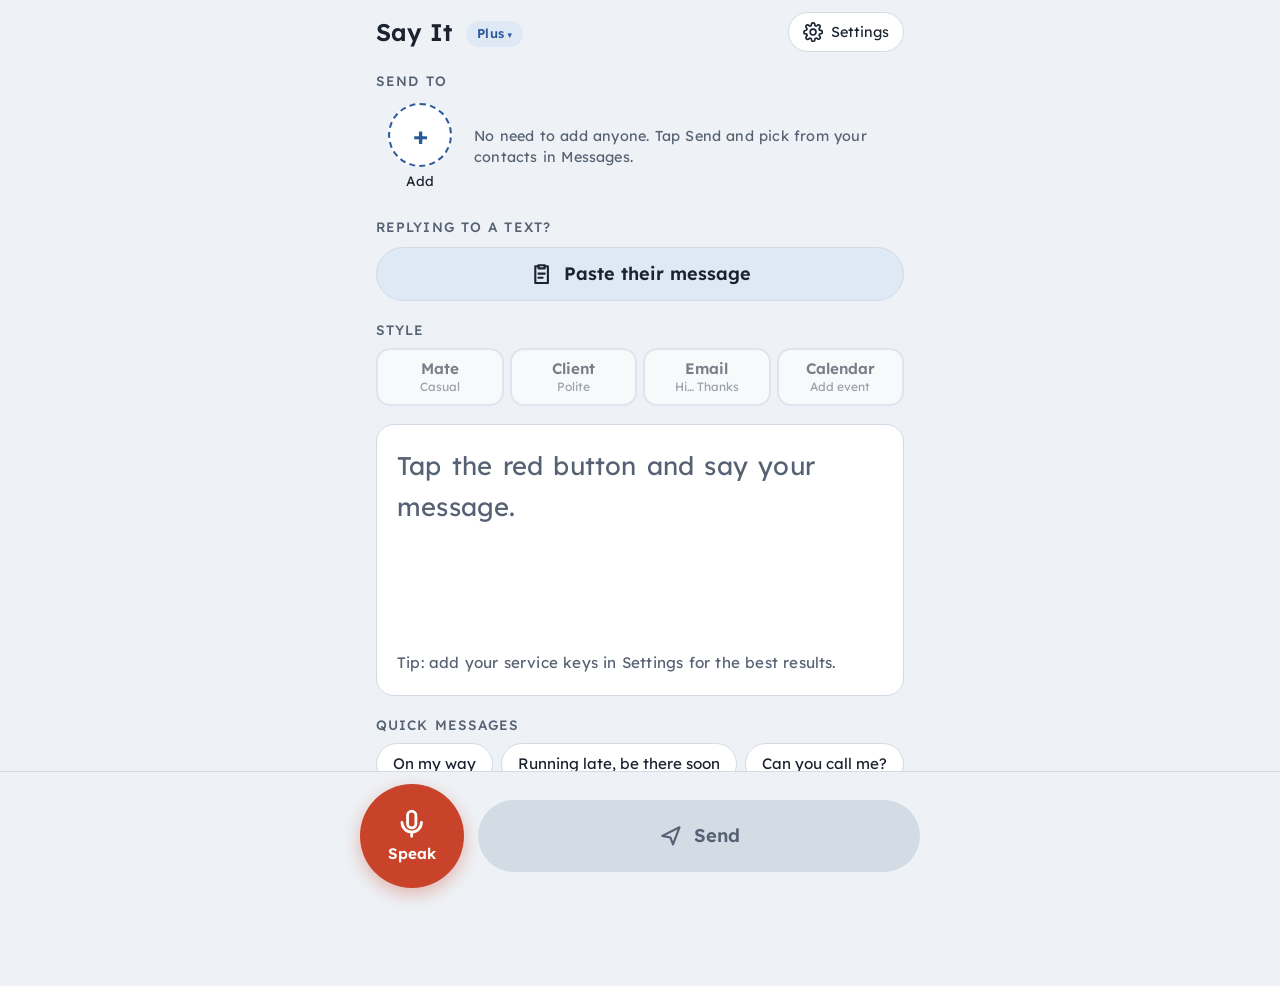
==== commit d25675f0: "Tap the plan badge to switch plans with big buttons Changing plans no longer depends on the drop-dow" ====
--- a/index.html
+++ b/index.html
@@ -15,12 +15,12 @@
   <link rel="preconnect" href="https://fonts.googleapis.com">
   <link rel="preconnect" href="https://fonts.gstatic.com" crossorigin>
   <link rel="stylesheet" href="https://fonts.googleapis.com/css2?family=Lexend:wght@400;500;600&family=Atkinson+Hyperlegible:wght@400;700&display=swap">
-  <link rel="stylesheet" href="styles.css?v=14">
+  <link rel="stylesheet" href="styles.css?v=16">
 </head>
 <body>
   <div class="app">
     <header class="top">
-      <h1 class="brand">Say It <span class="plan-badge" id="planBadge">Plus</span></h1>
+      <h1 class="brand">Say It <button class="plan-badge" id="planBadge" aria-label="Change plan">Plus</button></h1>
       <button class="icon-btn" id="openSettings" aria-label="Settings">
         <svg viewBox="0 0 24 24" aria-hidden="true"><path d="M12 15.5a3.5 3.5 0 1 0 0-7 3.5 3.5 0 0 0 0 7Z"/><path d="M19.4 15a1.7 1.7 0 0 0 .3 1.8l.1.1a2 2 0 1 1-2.8 2.8l-.1-.1a1.7 1.7 0 0 0-1.8-.3 1.7 1.7 0 0 0-1 1.5V21a2 2 0 1 1-4 0v-.1a1.7 1.7 0 0 0-1.1-1.5 1.7 1.7 0 0 0-1.8.3l-.1.1a2 2 0 1 1-2.8-2.8l.1-.1a1.7 1.7 0 0 0 .3-1.8 1.7 1.7 0 0 0-1.5-1H3a2 2 0 1 1 0-4h.1a1.7 1.7 0 0 0 1.5-1.1 1.7 1.7 0 0 0-.3-1.8l-.1-.1a2 2 0 1 1 2.8-2.8l.1.1a1.7 1.7 0 0 0 1.8.3H9a1.7 1.7 0 0 0 1-1.5V3a2 2 0 1 1 4 0v.1a1.7 1.7 0 0 0 1 1.5 1.7 1.7 0 0 0 1.8-.3l.1-.1a2 2 0 1 1 2.8 2.8l-.1.1a1.7 1.7 0 0 0-.3 1.8V9a1.7 1.7 0 0 0 1.5 1H21a2 2 0 1 1 0 4h-.1a1.7 1.7 0 0 0-1.5 1Z"/></svg>
         <span>Settings</span>
@@ -235,6 +235,18 @@
     </div>
   </dialog>
 
+  <!-- Choose a plan -->
+  <dialog id="planDialog" class="sheet" aria-labelledby="planTitle">
+    <div class="fix-sheet">
+      <h2 id="planTitle">Choose a plan</h2>
+      <p class="hint">Test version: this changes what the app does. Nobody is charged.</p>
+      <div class="plan-list" id="planList"></div>
+      <div class="sheet-actions">
+        <button type="button" class="ghost" id="planClose">Close</button>
+      </div>
+    </div>
+  </dialog>
+
   <!-- Settings -->
   <dialog id="settingsDialog" class="sheet" aria-labelledby="settingsTitle">
     <form method="dialog" id="settingsForm">
@@ -250,6 +262,7 @@
           <option value="custom">Custom (testing)</option>
         </select>
         <p class="hint" id="planAbout"></p>
+        <button type="button" class="wide-btn" id="planFromSettings">Change plan</button>
         <p class="hint" id="planUsage" hidden></p>
         <p class="hint" id="planKeyNote" hidden>Pro's speech recognition and natural voice need a speech key (OpenAI) below. Without one, Pro uses the iPhone's own.</p>
         <p class="hint">Test version: switching plans changes what the app does. Nobody is charged.</p>
@@ -341,7 +354,7 @@
       </fieldset>
 
       <div class="sheet-actions">
-        <span class="hint version">Version 14</span>
+        <span class="hint version">Version 16</span>
         <button type="submit" class="primary" id="closeSettings">Done</button>
       </div>
     </form>
@@ -349,6 +362,6 @@
 
   <script src="compare.js?v=1"></script>
   <script src="calendar.js?v=1"></script>
-  <script src="app.js?v=14"></script>
+  <script src="app.js?v=16"></script>
 </body>
 </html>
--- a/styles.css
+++ b/styles.css
@@ -356,3 +356,13 @@
   border-radius: 999px; background: var(--accent-soft); color: var(--accent);
 }
 .custom-only { display: flex; flex-direction: column; gap: 8px; }
+button.plan-badge { border: 1px solid transparent; cursor: pointer; font-family: inherit; }
+button.plan-badge::after { content: " ▾"; font-size: 0.7em; }
+.plan-list { display: flex; flex-direction: column; gap: 10px; }
+.plan-option {
+  display: flex; flex-direction: column; gap: 4px; text-align: left;
+  border: 2px solid var(--line); background: var(--surface); border-radius: 14px; padding: 14px;
+}
+.plan-option strong { font-size: 1.05rem; }
+.plan-option span { font-size: 0.9rem; color: var(--muted); line-height: 1.4; }
+.plan-option[aria-pressed="true"] { border-color: var(--accent); background: var(--accent-soft); }
